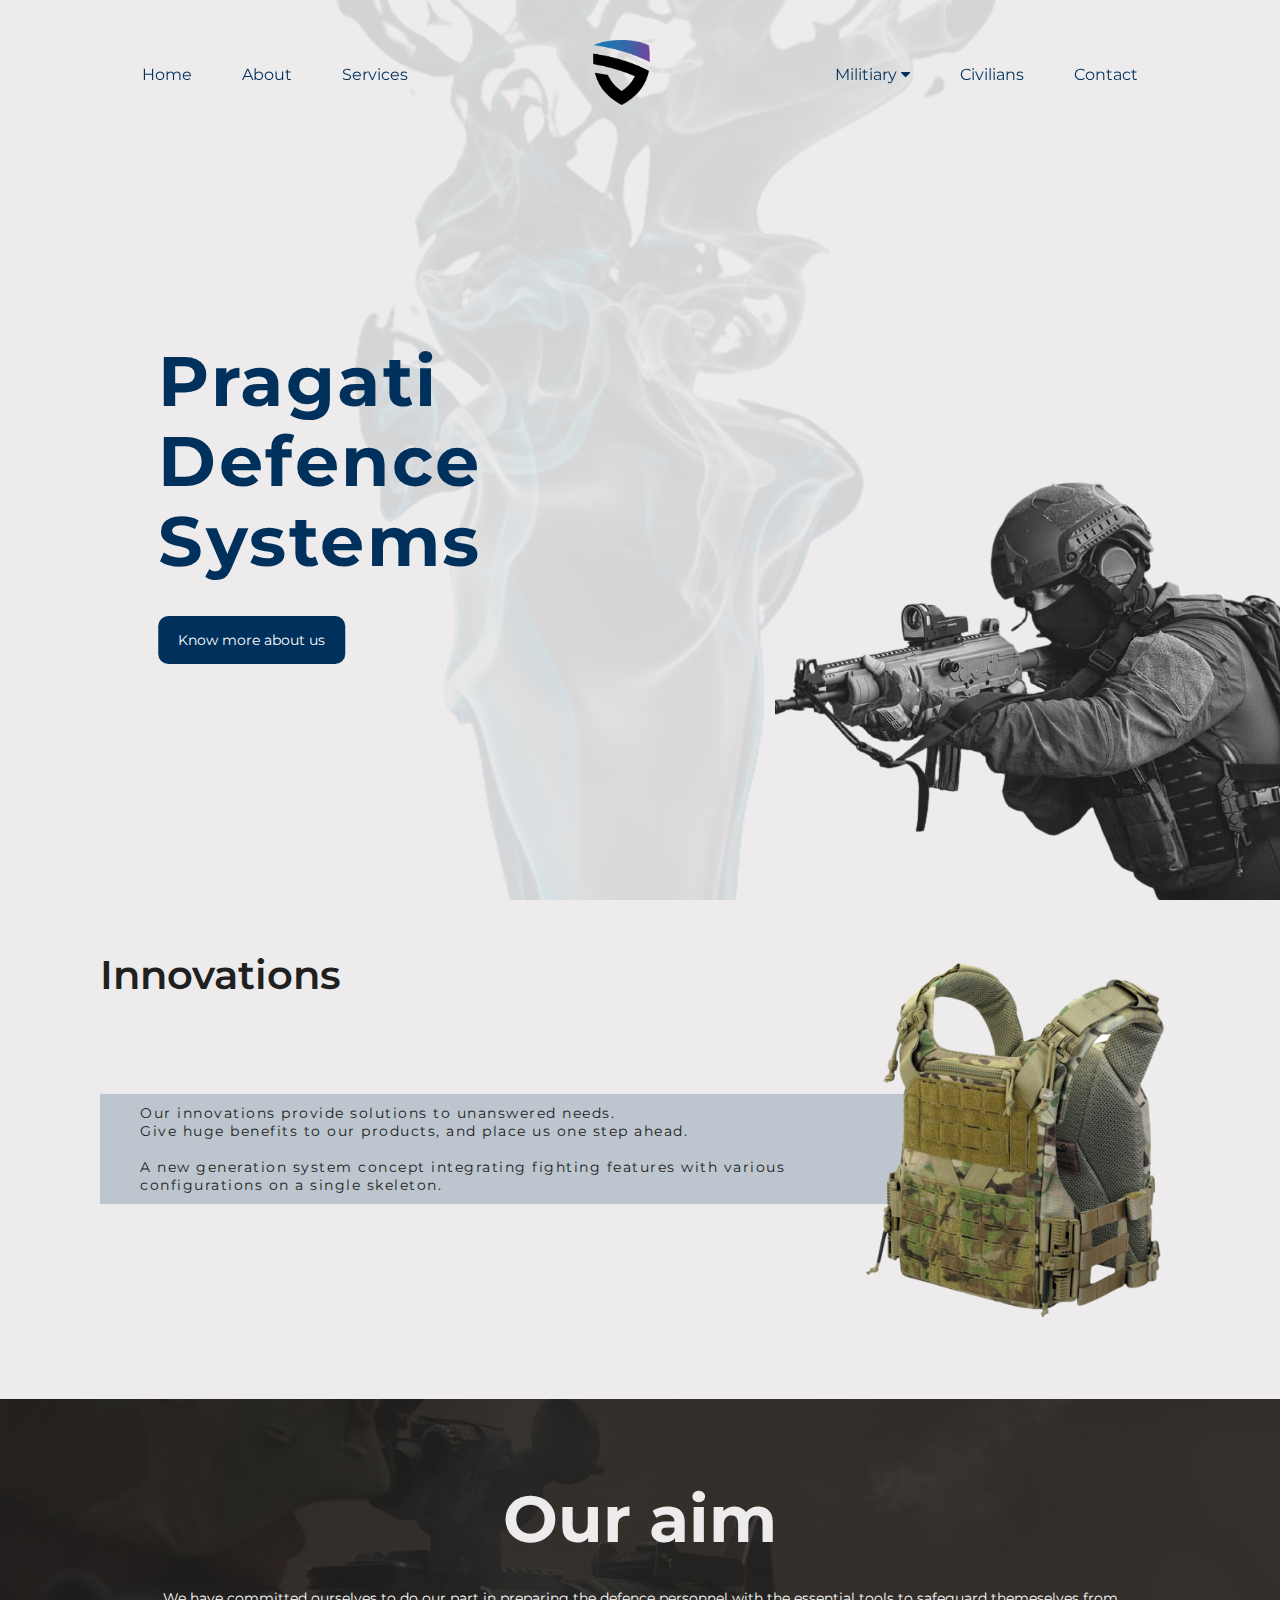
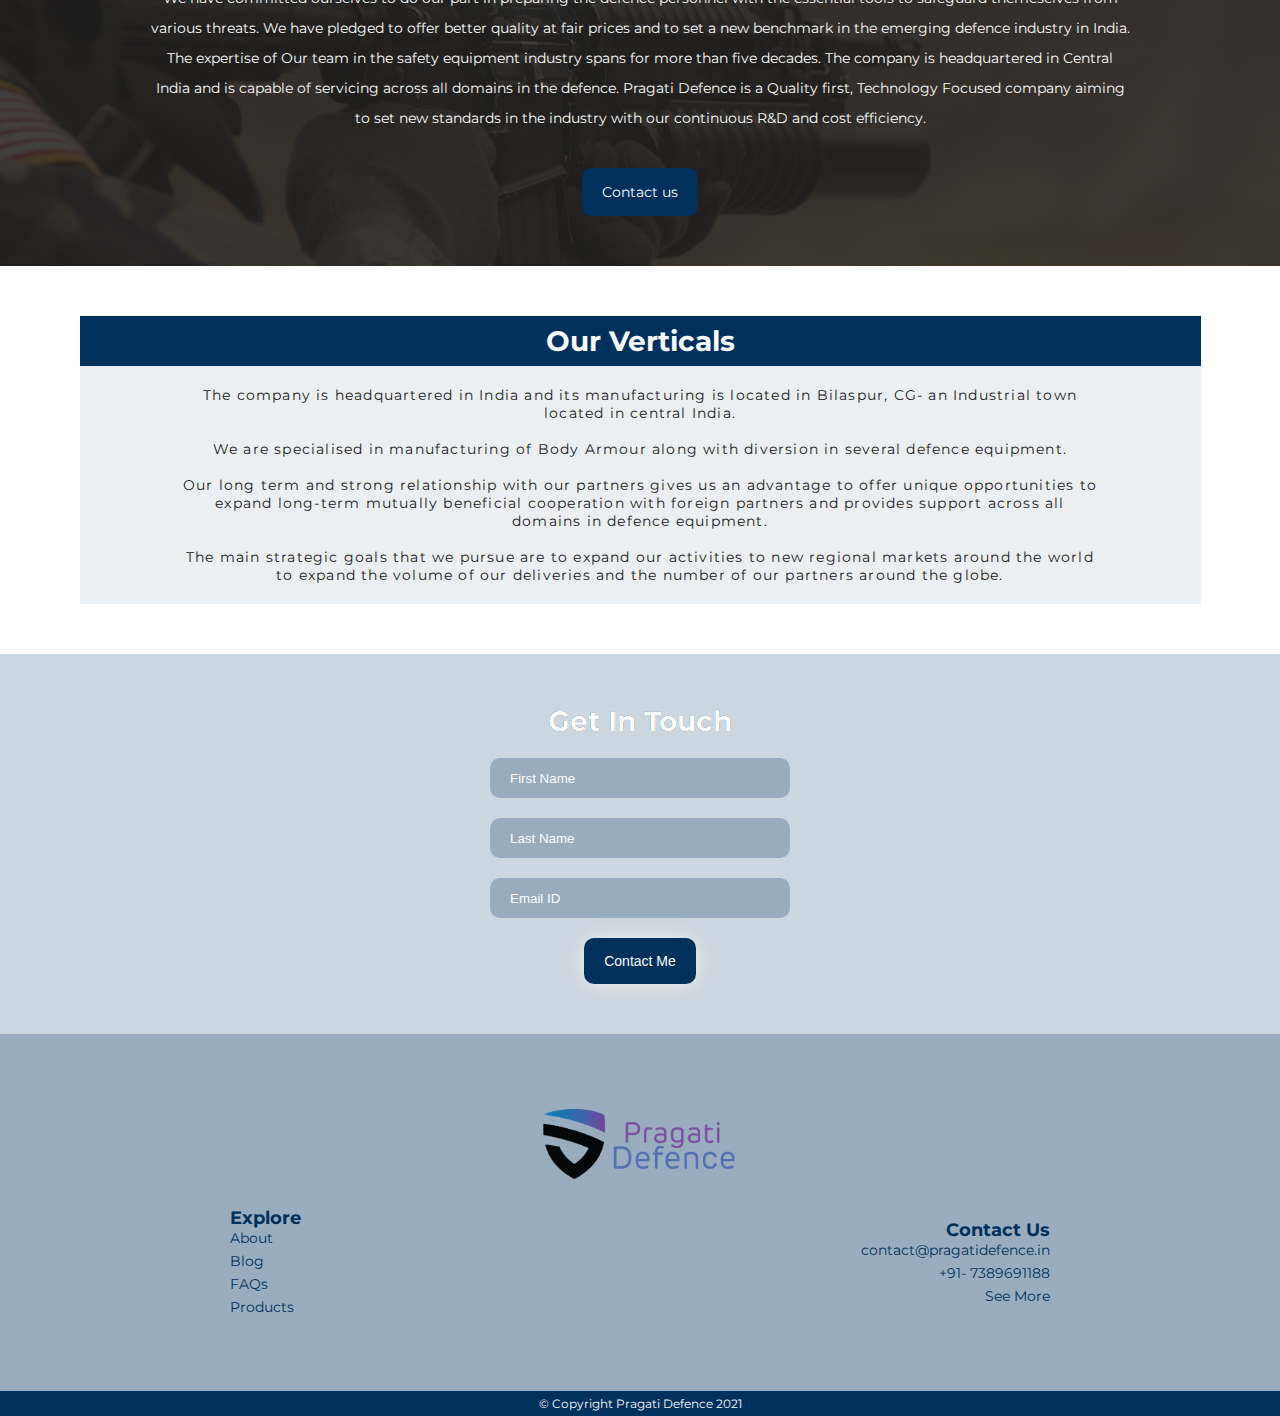
==== index.html @ 5c19a4b1 "Add files via upload" ====
<!DOCTYPE html>
<html lang="en">
<head>
    <meta charset="UTF-8">
    <meta http-equiv="X-UA-Compatible" content="IE=edge">
    <meta name="viewport" content="width=device-width, initial-scale=1.0">
    <link
      href="https://stackpath.bootstrapcdn.com/font-awesome/4.7.0/css/font-awesome.min.css"
      rel="stylesheet"
      integrity="sha384-wvfXpqpZZVQGK6TAh5PVlGOfQNHSoD2xbE+QkPxCAFlNEevoEH3Sl0sibVcOQVnN"
      crossorigin="anonymous"
    />
    <!-- <link href="https://fonts.googleapis.com/css2?family=Poppins:wght@300;400;700&display=swap" rel="stylesheet"> -->
    <link href="https://fonts.googleapis.com/css2?family=Montserrat:ital,wght@0,100;0,200;0,300;0,400;0,500;0,600;0,700;0,800;0,900;1,100;1,200;1,300;1,400;1,500;1,600;1,700;1,800;1,900&display=swap" rel="stylesheet">
    <link rel="shortcut icon" type="image/png" href="images/Icon.png" />
    <link rel="stylesheet" href="css/style.css" />
    <title>Pragati Defence</title>
</head>
<body>
    <header class="header">
        <nav class="header__nav" id="navbar">
            <ul class="header__list">
                <li class="header__item"><a href="index.html" class="header__link">Home</a></li>
                <li class="header__item"><a href="about.html" class="header__link">About</a></li>
                <li class="header__item"><a href="services.html" class="header__link">Services</a></li>
            </ul>
            <a href="index.html" class="header__link"><img src="images/Icon.png" alt="logo" class="header__logo"></a></li>
            <ul class="header__list">
                <li class="header__item">
                    <div class="dropdown">
                        <a href="#" class="header__link dropbtn">Militiary <i class="fa fa-caret-down" aria-hidden="true"></i></a>
                        <div class="dropdown-content">
                            <a href="vests.html">Ballistic Vest/ Jackets</a>
                            <a href="armour.html">Hard Armour Plates</a>
                            <a href="helmets.html">Ballistic Helmets</a>
                            <a href="militiary.html">Ballistic Shields</a>
                        </div>
                    </div>
                </li>
                <li class="header__item"><a href="civilian.html" class="header__link">Civilians</a></li>
                <li class="header__item"><a href="contact.html" class="header__link">Contact</a></li>
            </ul>

            <div class="navigation">
                <input type="checkbox" class="navigation__checkbox" id="navi-toggle">
      
                <label for="navi-toggle" class="navigation__button">
                    <span class="navigation__icon"></span>
                </label>
      
                <div class="navigation__background"></div>
      
                <nav class="navigation__nav">
                    <ul class="navigation__list">
                        <li class="navigation__item"><a href="index.html" class="navigation__link">Home</a></li>
                        <li class="navigation__item"><a href="about.html" class="navigation__link">About</a></li>
                        <li class="navigation__item"><a href="services.html" class="navigation__link">Services</a></li>
                        <li class="navigation__item">
                            <div class="dropdown">
                                <a href="#" class="navigation__link dropbtn">Militiary <i class="fa fa-caret-down" aria-hidden="true"></i></a>
                                <div class="dropdown-content">
                                    <a href="vests.html">Ballistic Vest/ Jackets</a>
                                    <a href="armour.html">Hard Armour Plates</a>
                                    <a href="helmets.html">Ballistic Helmets</a>
                                    <a href="militiary.html">Ballistic Shields</a>
    
                                </div>
                            </div>
                        </li>
                        <li class="navigation__item"><a href="civilian.html" class="navigation__link">Civilians</a></li>
                        <li class="navigation__item"><a href="contact.html" class="navigation__link">Contact Us</a></li>
                        <img src="images/Logo.png" alt="logo" class="navigation__logo">
                    </ul>
                </nav>
            </div>
        </nav>
        <img src="images//header-bg.png" alt="background" class="header__img header__img--bg">

        <div class="header__hero">
            <h1 class="header__heading">
                Pragati<br/>
                defence<br/>
                systems
            </h1>
            <a href="about.html" class="header__cta">Know more about us</a>
        </div>
        <img src="images/header-img.png" alt="soldier" class="header__img header__img--side">
    </header>

    <section class="innovations">
        <h3 class="innovations__heading">Innovations</h3>
        <div class="innovations__innovations">
            <div class="innovations__content">
                <p class="innovations__para">
                    Our  innovations provide solutions to unanswered needs.<br/>
                    Give huge benefits to our products, and place us one step ahead.<br/><br/>
                    A new generation system concept integrating fighting features with various configurations on a single skeleton.
                </p>
            </div>
            <img src="images/bag.png" alt="militiary bag" class="innovations__img">
        </div>
    </section>
    <section class="info">
        <h2 class="about__heading">
            Our aim
        </h2>
        <p class="info__para">
            We have committed ourselves to do our part in preparing the defence personnel with the essential tools to safeguard themeselves from various threats. We have pledged to offer better quality at fair prices and to set a new benchmark in the emerging defence industry in India.
            The expertise of Our team in the safety equipment industry spans for more than five decades. The company is headquartered in Central India and is capable of servicing across all domains in the defence. 
            Pragati Defence is a Quality first, Technology Focused company aiming to set new standards in the industry with our continuous R&D and cost efficiency.
    
        </p>
        <a href="#" class="info__cta">Contact us</a>
    </section>
    <section class="verticals">
        <h2 class="verticals__heading verticals__heading--main">Our Verticals</h2>
        <div class="verticals__div">
            <p class="verticals__para">
                The company is headquartered in India and its manufacturing is located in Bilaspur, CG- an Industrial town located in central India.<br/><br/>
                We are specialised in manufacturing of Body Armour along with diversion in several defence equipment.<br/><br/>
                Our long term  and strong relationship with our partners gives us an advantage to offer unique opportunities to expand long-term mutually beneficial cooperation with foreign partners and provides support across all domains in defence equipment.<br/><br/>
                The main strategic goals that we pursue are to expand our activities to new regional markets around the world to expand the volume of our deliveries and the number of our partners around the globe.
            </p>
        </div>
    </section>
    <section class="getInTouch">
        <h3 class="getInTouch__heading">Get In Touch</h3>
        <form class="getInTouch__form" action="mailto:contact@pragatidefence.in" method="post">
            <input type="text" name="first_name" value="" placeholder="First Name" class="getInTouch__input">
            <input type="text" name="last_name" value="" placeholder="Last Name" class="getInTouch__input">
            <input type="email" name="email" value="" placeholder="Email ID" class="getInTouch__input">
            <input class="getInTouch__btn" type="submit" name="" value="Contact Me" placeholder="Contact Me">
        </form>
    </section>
    <footer class="footer">
        <img src="images/Logo.png" alt="logo" class="footer__logo">
        <div class="footer__content">
            <div class="footer__div">
                <h6 class="footer__heading">Explore</h6>
                <ul class="footer__list">
                    <li class="footer__items"><a href="#" class="footer__links">About</a></li>
                    <li class="footer__items"><a href="#" class="footer__links">Blog</a></li>
                    <li class="footer__items"><a href="#" class="footer__links">FAQs</a></li>
                    <li class="footer__items"><a href="#" class="footer__links">Products</a></li>
                </ul>
            </div>
            <div class="footer__div footer__div--second">
                <h6 class="footer__heading">Contact Us</h6>
                <ul class="footer__list">
                    <li class="footer__items"><a href="mailto:contact@pragatidefence.in" class="footer__links">contact@pragatidefence.in</a></li>
                    <li class="footer__items"><a href="tel:+917389691188" class="footer__links">+91- 7389691188</a></li>
                    <li class="footer__items"><a href="#" class="footer__links">See More</a></li>
                </ul>
            </div>
        </div>
    </footer>
    <div id="goToTop" class="gototop gototop__hide"> 
        <a href="#" class="gototop__link"> <button class="gototop__btn" type="button" name="button"><i class="fa fa-angle-up gototop__icon" aria-hidden="true"></i></button></a>
    </div>
    <section class="copyright">
        © Copyright Pragati Defence 2021
    </section>
    <script src="js/script.js"></script>
</body>
</html>
---- css/style.css ----
*,
*::before,
*::after {
  margin: 0;
  padding: 0;
  -webkit-box-sizing: border-box;
          box-sizing: border-box;
}

html {
  font-size: 62.5%;
  scroll-behavior: smooth;
}

@media only screen and (max-width: 75em) {
  html {
    font-size: 56.25%;
  }
}

@media only screen and (max-width: 56.25em) {
  html {
    font-size: 50%;
  }
}

@media only screen and (max-width: 37.5em) {
  html {
    font-size: 57.5%;
  }
}

@media only screen and (min-width: 112.5em) {
  html {
    font-size: 75%;
  }
}

html, body {
  width: 100%;
  margin: 0px;
  padding: 0px;
  overflow-x: hidden;
}

body {
  font-family: 'Montserrat', sans-serif;
}

@media only screen and (max-width: 62.5em) {
  body {
    padding: 0;
  }
}

.gototop {
  position: fixed;
  right: 5%;
  bottom: 10%;
}

.gototop__hide {
  display: none;
}

.gototop__btn {
  display: inline-block;
  padding: 1.2rem;
  border-radius: 10px;
  border: none;
  outline: none;
  cursor: pointer;
  background-color: #00315c;
  color: #EDEBEB;
}

.gototop__icon {
  font-size: 2.5rem !important;
}

.header {
  height: 100vh;
  background-color: #EDEBEB;
  padding: 4rem;
  position: relative;
}

.header__nav {
  display: -webkit-box;
  display: -ms-flexbox;
  display: flex;
  position: fixed;
  top: 0;
  left: 50%;
  -webkit-transform: translateX(-50%);
          transform: translateX(-50%);
  padding: 4rem 5rem;
  -ms-flex-pack: distribute !important;
      justify-content: space-around !important;
  -webkit-box-align: center;
      -ms-flex-align: center;
          align-items: center;
  z-index: 100;
  width: 100%;
  -webkit-transition: .6s;
  transition: .6s;
}

@media only screen and (max-width: 62.5em) {
  .header__nav {
    padding: 3.5rem 7.5rem;
  }
}

@media only screen and (max-width: 50em) {
  .header__nav {
    padding: 3.5rem 6rem;
  }
}

@media only screen and (max-width: 43.75em) {
  .header__nav {
    -webkit-box-pack: justify !important;
        -ms-flex-pack: justify !important;
            justify-content: space-between !important;
  }
}

@media only screen and (max-width: 37.5em) {
  .header__nav {
    padding: 3rem 4rem;
  }
}

.header__sticky {
  padding: 5px 10rem;
  background-color: #EDEBEB;
  -webkit-box-shadow: 0px 3px 5px rgba(0, 49, 92, 0.5);
          box-shadow: 0px 3px 5px rgba(0, 49, 92, 0.5);
}

.header__logo {
  height: 6.5rem;
}

@media only screen and (max-width: 50em) {
  .header__logo {
    height: 6.5rem;
  }
}

@media only screen and (max-width: 43.75em) {
  .header__logo {
    -ms-grid-column-align: start;
        justify-self: start;
  }
}

.header__list {
  list-style: none;
  display: -webkit-box;
  display: -ms-flexbox;
  display: flex;
}

@media only screen and (max-width: 43.75em) {
  .header__list {
    display: none;
  }
}

.header__item:not(:last-child) {
  margin-right: 5rem;
}

@media only screen and (max-width: 50em) {
  .header__item:not(:last-child) {
    margin-right: 4rem;
  }
}

.header__link {
  font-size: 1.6rem;
  color: #00315c;
  font-weight: 400;
  text-decoration: none;
}

.header__link:hover {
  font-weight: 600;
  -webkit-transition: all .3s;
  transition: all .3s;
}

.header__hero {
  position: absolute;
  top: 55%;
  left: 25%;
  -webkit-transform: translate(-50%, -50%);
          transform: translate(-50%, -50%);
}

@media only screen and (max-width: 50em) {
  .header__hero--partnership {
    margin-left: 2.5rem;
  }
}

@media only screen and (max-width: 43.75em) {
  .header__hero {
    top: 45%;
    left: 40%;
  }
}

@media only screen and (max-width: 25em) {
  .header__hero {
    top: 40%;
    left: 50%;
  }
}

.header__heading {
  font-size: 7rem;
  color: #00315c;
  margin-bottom: 5rem;
  text-transform: capitalize;
  line-height: 8rem;
  letter-spacing: 2.5px;
}

.header__heading--about {
  font-size: 8.5rem;
}

.header__heading--partnership {
  margin-left: 2.5rem;
}

@media only screen and (max-width: 31.25em) {
  .header__heading--partnership {
    font-size: 5rem;
    margin-left: 0;
    margin-right: 1.2rem;
  }
}

.header__cta {
  text-decoration: none;
  font-size: 1.4rem;
  padding: 1.5rem 2rem;
  background-color: #00315c;
  color: #fcfcfc;
  border-radius: 1rem;
  background-size: 200% auto;
  -webkit-box-shadow: 0 0 20px #eee;
          box-shadow: 0 0 20px #eee;
  -webkit-transition: all .3s;
  transition: all .3s;
}

.header__cta:hover {
  background-position: right center;
  -webkit-transition: all .3s;
  transition: all .3s;
}

.header__img--bg {
  position: absolute;
  top: 0;
  left: 50%;
  -webkit-transform: translateX(-50%);
          transform: translateX(-50%);
  opacity: 0.1;
  height: 100vh;
}

@media only screen and (max-width: 43.75em) {
  .header__img--bg {
    display: none;
  }
}

.header__img--side {
  position: absolute;
  bottom: 0;
  right: 0;
  -webkit-filter: grayscale(100%);
  filter: grayscale(100%);
}

@media only screen and (max-width: 62.5em) {
  .header__img--side {
    height: 45rem;
  }
}

@media only screen and (max-width: 37.5em) {
  .header__img--side {
    height: 40rem;
  }
}

@media only screen and (max-width: 25em) {
  .header__img--side {
    height: 30rem;
  }
}

.navigation {
  display: none;
  z-index: 2000;
}

@media only screen and (max-width: 43.75em) {
  .navigation {
    display: block;
  }
}

@media only screen and (max-width: 37.5em) {
  .navigation {
    margin-right: 1.2rem;
  }
}

.navigation__checkbox {
  display: none;
}

.navigation__button {
  background-color: transparent;
  height: 7rem;
  width: 7rem;
  top: 6rem;
  right: 6rem;
  border-radius: 50%;
  z-index: 2000;
  -webkit-box-shadow: 0 1rem 3rem rgba(32, 32, 32, 0.1);
          box-shadow: 0 1rem 3rem rgba(32, 32, 32, 0.1);
  text-align: center;
  cursor: pointer;
}

.navigation__background {
  background: radial-gradient(#00315c, #6f479f);
  height: 6rem;
  width: 6rem;
  position: fixed;
  top: -1rem;
  right: 0rem;
  z-index: -1000;
  display: none;
  border-radius: 50rem;
}

.navigation__nav {
  position: fixed;
  margin-top: 1rem;
  padding: 1.2rem;
  font-size: 1.5rem;
  font-weight: 400;
  z-index: 1500;
}

@media only screen and (max-width: 37.5em) {
  .navigation__nav {
    padding: 0;
  }
}

.navigation__list {
  list-style: none;
  opacity: 0;
  visibility: hidden;
  margin-top: 50%;
}

.navigation__item:not(:last-child) {
  margin-bottom: 1.5rem;
}

.navigation__logo {
  height: 10rem;
  margin-top: 15rem;
}

.navigation__link {
  text-decoration: none;
  color: #fcfcfc;
}

.navigation__link:hover {
  color: #00315c;
}

.navigation__checkbox:checked ~ .navigation__nav .navigation__list {
  opacity: 1;
  visibility: visible;
  -webkit-transition: all 0.5s;
  transition: all 0.5s;
}

@media only screen and (max-width: 43.75em) {
  .navigation__checkbox:checked ~ .navigation__background {
    display: block;
    -webkit-transform: scale(80);
            transform: scale(80);
  }
}

@media only screen and (max-width: 43.75em) {
  .navigation__checkbox:checked ~ .navigation__nav {
    font-size: 4rem;
    position: absolute;
    top: 32rem;
    left: 50%;
    -webkit-transform: translate(-50%, -50%);
            transform: translate(-50%, -50%);
  }
}

@media only screen and (max-width: 43.75em) {
  .navigation__checkbox:checked ~ .navigation__nav .navigation__link {
    color: #fcfcfc;
  }
}

.navigation__icon {
  position: relative;
  margin-left: 2rem;
}

.navigation__icon, .navigation__icon::before, .navigation__icon::after {
  width: 4rem;
  height: 2px;
  background-color: #202020;
  display: inline-block;
}

.navigation__icon::before, .navigation__icon::after {
  content: "";
  position: absolute;
  left: 0;
  -webkit-transition: all 0.2s;
  transition: all 0.2s;
}

.navigation__icon::before {
  top: -0.65rem;
}

.navigation__icon::after {
  top: 0.65rem;
}

.navigation__button:hover .navigation__icon::before {
  top: -1rem;
}

.navigation__button:hover .navigation__icon::after {
  top: 1rem;
}

.navigation__checkbox:checked + .navigation__button .navigation__icon {
  background-color: transparent;
}

.navigation__checkbox:checked + .navigation__button .navigation__icon::before {
  top: 0;
  -webkit-transform: rotate(135deg);
          transform: rotate(135deg);
  background-color: #fcfcfc;
}

.navigation__checkbox:checked + .navigation__button .navigation__icon::after {
  top: 0;
  -webkit-transform: rotate(-135deg);
          transform: rotate(-135deg);
  background-color: #fcfcfc;
}

.about {
  height: auto;
  padding: 5rem 15rem;
  background-image: -webkit-gradient(linear, left top, right bottom, from(rgba(32, 32, 32, 0.75))), url("../images/about-us-bg.jpg");
  background-image: linear-gradient(to bottom right, rgba(32, 32, 32, 0.75)), url("../images/about-us-bg.jpg");
  background-size: cover;
  background-position: center;
  text-align: center;
}

@media only screen and (max-width: 37.5em) {
  .about {
    padding: 3.5rem 10rem;
  }
}

@media only screen and (max-width: 31.25em) {
  .about {
    padding: 2rem 2.5rem;
  }
}

@media only screen and (max-width: 25em) {
  .about {
    padding: 3rem .5rem;
  }
}

.about__heading {
  margin-top: 3rem;
  font-size: 6.5rem;
  color: #EDEBEB;
}

@media only screen and (max-width: 37.5em) {
  .about__heading {
    margin-top: 2rem;
  }
}

@media only screen and (max-width: 25em) {
  .about__heading {
    font-size: 6rem;
  }
}

.about__para {
  margin-top: 2.5rem;
  font-size: 1.4rem;
  color: #fcfcfc;
  line-height: 3rem;
}

.data {
  padding: 5rem;
}

@media only screen and (max-width: 43.75em) {
  .data {
    padding: 3.5rem;
  }
}

.data__heading {
  margin-left: 2.2rem;
  font-size: 2.2rem;
  color: #00315c;
}

@media only screen and (max-width: 37.5em) {
  .data__heading {
    text-align: center;
  }
}

.data__div {
  display: -webkit-box;
  display: -ms-flexbox;
  display: flex;
  -webkit-box-pack: space-evenly;
      -ms-flex-pack: space-evenly;
          justify-content: space-evenly;
  -webkit-box-align: center;
      -ms-flex-align: center;
          align-items: center;
  margin: 1.2rem 0;
  padding: 1.5rem;
  -ms-flex-wrap: wrap;
      flex-wrap: wrap;
  margin-top: -3rem;
}

@media only screen and (max-width: 37.5em) {
  .data__div {
    -webkit-box-orient: vertical;
    -webkit-box-direction: normal;
        -ms-flex-direction: column;
            flex-direction: column;
  }
}

.data__img {
  height: 20rem;
}

@media only screen and (max-width: 56.25em) {
  .data__img {
    height: 18rem;
  }
}

@media only screen and (max-width: 50em) {
  .data__img {
    height: 16rem;
  }
}

@media only screen and (max-width: 43.75em) {
  .data__img {
    height: 14rem;
  }
}

@media only screen and (max-width: 37.5em) {
  .data__img {
    height: 12rem;
  }
  .data__img:not(:last-child) {
    margin-bottom: 1.5rem;
  }
}

@media only screen and (max-width: 31.25em) {
  .data__img {
    height: 10rem;
  }
}

@media only screen and (max-width: 25em) {
  .data__img {
    height: 8rem;
  }
}

.data__data {
  display: -webkit-box;
  display: -ms-flexbox;
  display: flex;
  -webkit-box-orient: vertical;
  -webkit-box-direction: normal;
      -ms-flex-direction: column;
          flex-direction: column;
  color: #202020;
  margin-top: 3rem;
}

.data__data:not(:last-child) {
  margin-right: 2.5rem;
}

.data__numbers {
  display: inline-block;
  font-size: 2rem;
  text-align: center;
  font-weight: 700;
}

.data__text {
  font-size: 1.8rem;
}

.info {
  height: auto;
  padding: 5rem 15rem;
  background-image: -webkit-gradient(linear, left top, right bottom, from(rgba(32, 32, 32, 0.85))), url("../images/about-next-bg.jpg");
  background-image: linear-gradient(to right bottom, rgba(32, 32, 32, 0.85)), url("../images/about-next-bg.jpg");
  background-size: cover;
  background-position: center;
  text-align: center;
}

@media only screen and (max-width: 37.5em) {
  .info {
    padding: 2.5rem;
  }
}

.info__para {
  margin-top: 2.5rem;
  font-size: 1.4rem;
  font-weight: 400;
  color: #fcfcfc;
  line-height: 3rem;
}

@media only screen and (max-width: 37.5em) {
  .info__para {
    margin-top: 1.5rem;
  }
}

.info__cta {
  text-decoration: none;
  font-size: 1.4rem;
  padding: 1.5rem 2rem;
  background-color: #00315c;
  color: #fcfcfc;
  border-radius: 1rem;
  background-size: 200% auto;
  -webkit-box-shadow: 0 0 20px #eee;
          box-shadow: 0 0 20px #eee;
  -webkit-transition: all .3s;
  transition: all .3s;
  display: inline-block;
  -webkit-box-shadow: none;
          box-shadow: none;
  margin-top: 3.5rem;
}

.info__cta:hover {
  background-position: right center;
  -webkit-transition: all .3s;
  transition: all .3s;
}

.innovations {
  padding: 5rem 5rem 5rem 10rem;
  background-color: #EDEBEB;
  position: relative;
}

@media only screen and (max-width: 37.5em) {
  .innovations {
    padding: 3rem;
  }
}

@media only screen and (max-width: 25em) {
  .innovations {
    padding: 1.5rem;
  }
}

.innovations__innovations {
  display: -webkit-box;
  display: -ms-flexbox;
  display: flex;
  -webkit-box-align: center;
      -ms-flex-align: center;
          align-items: center;
  margin: 0 auto;
  margin-top: -5rem;
}

@media only screen and (max-width: 37.5em) {
  .innovations__innovations {
    margin-top: 2rem;
    display: block;
    width: 90%;
    margin-left: 50%;
    -webkit-transform: translateX(-50%);
            transform: translateX(-50%);
  }
}

.innovations__heading {
  font-size: 4rem;
  font-weight: 600;
  color: #202020;
}

@media only screen and (max-width: 37.5em) {
  .innovations__heading {
    text-align: center;
  }
}

.innovations__content {
  text-align: left;
  width: 70%;
}

@media only screen and (max-width: 37.5em) {
  .innovations__content {
    width: 100%;
    text-align: center;
  }
}

.innovations__para {
  font-size: 1.4rem;
  color: #202020;
  letter-spacing: 1.5px;
  background-color: rgba(0, 49, 92, 0.2);
  padding: 1rem 4rem;
  margin-right: -6rem;
}

@media only screen and (max-width: 37.5em) {
  .innovations__para {
    padding: 1rem 2.5rem;
    margin-right: 0;
  }
}

@media only screen and (max-width: 25em) {
  .innovations__para {
    padding: 1 1.5rem;
  }
}

.innovations__img {
  height: 40rem;
  margin-left: -2rem;
}

@media only screen and (max-width: 50em) {
  .innovations__img {
    height: 37.5rem;
  }
}

@media only screen and (max-width: 37.5em) {
  .innovations__img {
    display: none;
  }
}

.innovations .gallery {
  position: absolute;
  bottom: -10rem;
  left: 0rem;
  width: 100%;
  display: -webkit-box;
  display: -ms-flexbox;
  display: flex;
  -webkit-box-pack: space-evenly;
      -ms-flex-pack: space-evenly;
          justify-content: space-evenly;
  -webkit-box-align: center;
      -ms-flex-align: center;
          align-items: center;
  background-color: rgba(0, 49, 92, 0.2);
}

.innovations .gallery__img {
  height: 12rem;
  width: 12rem;
  border-radius: 50%;
  -webkit-filter: grayscale(100%);
  filter: grayscale(100%);
}

.innovations .gallery__img:hover {
  -webkit-filter: grayscale(0%);
  filter: grayscale(0%);
}

.sample {
  padding: 7.5rem;
  display: -webkit-box;
  display: -ms-flexbox;
  display: flex;
  -webkit-box-pack: space-evenly;
      -ms-flex-pack: space-evenly;
          justify-content: space-evenly;
  -webkit-box-align: center;
      -ms-flex-align: center;
          align-items: center;
  background-color: #EDEBEB;
}

@media only screen and (max-width: 43.75em) {
  .sample {
    -webkit-box-orient: vertical;
    -webkit-box-direction: normal;
        -ms-flex-direction: column;
            flex-direction: column;
    padding: 5rem;
  }
}

@media only screen and (max-width: 31.25em) {
  .sample {
    padding: 3.5rem;
  }
}

@media only screen and (max-width: 25em) {
  .sample {
    padding: 2.5rem;
  }
}

.sample__img {
  height: 35rem;
  border-radius: 2rem;
}

.sample__content {
  padding: 2rem;
  width: 50%;
}

@media only screen and (max-width: 43.75em) {
  .sample__content {
    width: 80%;
  }
}

@media only screen and (max-width: 37.5em) {
  .sample__content {
    width: 90%;
    padding: 1.5rem;
  }
}

@media only screen and (max-width: 25em) {
  .sample__content {
    padding: 1rem;
    width: 100%;
  }
}

.sample__heading {
  font-size: 3.2rem;
  color: #00315c;
  margin-bottom: 3rem;
}

@media only screen and (max-width: 37.5em) {
  .sample__heading {
    text-align: center;
    font-size: 2.5rem;
  }
}

.sample__para {
  font-size: 1.4rem;
  letter-spacing: 1.2px;
  margin-bottom: 4rem;
  text-align: justify;
}

@media only screen and (max-width: 37.5em) {
  .sample__para {
    font-size: 1.6rem;
  }
}

.sample__cta {
  text-decoration: none;
  font-size: 1.4rem;
  padding: 1.5rem 2rem;
  background-color: #00315c;
  color: #fcfcfc;
  border-radius: 1rem;
  background-size: 200% auto;
  -webkit-box-shadow: 0 0 20px #eee;
          box-shadow: 0 0 20px #eee;
  -webkit-transition: all .3s;
  transition: all .3s;
  font-size: 1.8rem;
}

.sample__cta:hover {
  background-position: right center;
  -webkit-transition: all .3s;
  transition: all .3s;
}

.verticals {
  padding: 5rem;
  text-align: center;
}

@media only screen and (max-width: 37.5em) {
  .verticals {
    padding: 2.5rem;
  }
}

@media only screen and (max-width: 25em) {
  .verticals {
    padding: .5rem;
  }
}

.verticals__heading {
  text-transform: capitalize;
}

.verticals__heading--main {
  width: 95%;
  padding: .8rem 0;
  text-align: center;
  margin: auto;
  font-size: 2.8rem;
  color: #fcfcfc;
  background: -webkit-gradient(linear, left top, right top, from(#00315c));
  background: linear-gradient(to right, #00315c);
}

.verticals__heading--sub {
  font-size: 1.8rem;
  color: #fcfcfc;
  margin-bottom: 2rem;
  font-weight: 300;
  letter-spacing: 1.2px;
}

.verticals__div {
  height: -webkit-fit-content;
  height: -moz-fit-content;
  height: fit-content;
  width: 95%;
  margin: auto;
  padding: 2rem 10rem;
  background-color: rgba(0, 49, 92, 0.08);
}

@media only screen and (max-width: 37.5em) {
  .verticals__div {
    padding: 2rem 7.5rem;
  }
}

@media only screen and (max-width: 31.25em) {
  .verticals__div {
    padding: 2rem 5rem;
  }
}

@media only screen and (max-width: 25em) {
  .verticals__div {
    padding: 2rem 1.5rem;
  }
}

.verticals__para {
  font-size: 1.4rem;
  letter-spacing: 1.2px;
  color: #202020;
}

.getInTouch {
  padding: 5rem;
  text-align: center;
  background-color: rgba(0, 49, 92, 0.2);
}

.getInTouch__heading {
  font-size: 2.8rem;
  background: -webkit-gradient(linear, right top, left top, from(#00315c));
  background: linear-gradient(to left, #00315c);
  -webkit-background-clip: text;
  background-clip: text;
  color: #fcfcfc;
  display: inline-block;
}

.getInTouch__form {
  position: relative;
}

.getInTouch__input {
  display: block;
  margin: 2rem auto;
  border: none;
  height: 3.5rem;
  width: 30rem;
  padding: 2rem;
  border-radius: 1rem;
  background-color: rgba(0, 49, 92, 0.25);
  color: #fcfcfc;
}

.getInTouch__input:focus {
  outline: none;
}

.getInTouch__input::-webkit-input-placeholder {
  color: #fcfcfc;
}

.getInTouch__input:-ms-input-placeholder {
  color: #fcfcfc;
}

.getInTouch__input::-ms-input-placeholder {
  color: #fcfcfc;
}

.getInTouch__input::placeholder {
  color: #fcfcfc;
}

.getInTouch__btn {
  text-decoration: none;
  font-size: 1.4rem;
  padding: 1.5rem 2rem;
  background-color: #00315c;
  color: #fcfcfc;
  border-radius: 1rem;
  background-size: 200% auto;
  -webkit-box-shadow: 0 0 20px #eee;
          box-shadow: 0 0 20px #eee;
  -webkit-transition: all .3s;
  transition: all .3s;
  border: none;
  background: -webkit-gradient(linear, right top, left top, from(#00315c));
  background: linear-gradient(to left, #00315c);
}

.getInTouch__btn:hover {
  background-position: right center;
  -webkit-transition: all .3s;
  transition: all .3s;
}

.footer {
  background-color: rgba(0, 49, 92, 0.4);
  padding: 5rem;
}

.footer__logo {
  height: 7rem;
  margin-left: 50%;
  margin-top: 2.5rem;
  -webkit-transform: translateX(-50%);
          transform: translateX(-50%);
}

.footer__content {
  padding: 2.5rem 18rem;
  display: -webkit-box;
  display: -ms-flexbox;
  display: flex;
  -webkit-box-pack: justify;
      -ms-flex-pack: justify;
          justify-content: space-between;
  -webkit-box-align: center;
      -ms-flex-align: center;
          align-items: center;
}

@media only screen and (max-width: 37.5em) {
  .footer__content {
    padding: 2rem 10rem;
    -ms-flex-pack: distribute;
        justify-content: space-around;
  }
}

@media only screen and (max-width: 37.5em) {
  .footer__content {
    padding: 2rem 7.5rem;
  }
}

@media only screen and (max-width: 31.25em) {
  .footer__content {
    padding: 2rem 5rem;
  }
}

@media only screen and (max-width: 37.5em) {
  .footer__div:first-child {
    margin-right: 2.5rem;
  }
  .footer__div:last-child {
    margin-top: 2.5rem;
    margin-left: 10rem;
  }
}

.footer__div--second {
  text-align: right;
}

@media only screen and (max-width: 37.5em) {
  .footer__div--second {
    text-align: left;
  }
}

.footer__heading {
  font-size: 1.8rem;
  color: #00315c;
  font-weight: 700;
}

.footer__list {
  list-style: none;
}

.footer__items:not(:last-child) {
  margin-bottom: .5rem;
}

.footer__links {
  text-decoration: none;
  font-size: 1.4rem;
  color: #00315c;
}

.copyright {
  background-color: #00315c;
  text-align: center;
  padding: .5rem 0;
  font-size: 1.2rem;
  color: #fcfcfc;
}

.mission {
  padding: 5rem 12rem;
  display: -webkit-box;
  display: -ms-flexbox;
  display: flex;
  -webkit-box-pack: space-evenly;
      -ms-flex-pack: space-evenly;
          justify-content: space-evenly;
  -webkit-box-align: center;
      -ms-flex-align: center;
          align-items: center;
}

@media only screen and (max-width: 37.5em) {
  .mission {
    -webkit-box-orient: vertical;
    -webkit-box-direction: normal;
        -ms-flex-direction: column;
            flex-direction: column;
    padding: 3rem;
  }
}

.mission__div {
  padding: 1.5rem;
  text-align: center;
}

.mission__heading {
  font-size: 3.4rem;
  font-weight: 300;
  color: #00315c;
  margin-bottom: 1.2rem;
}

.mission__para {
  font-size: 1.4rem;
  letter-spacing: 1.2px;
}

@media only screen and (max-width: 37.5em) {
  .mission__para {
    font-size: 1.6rem;
  }
}

.products__link {
  text-decoration: none;
}

.products__div {
  padding: 3.5rem;
  display: -webkit-box;
  display: -ms-flexbox;
  display: flex;
  -webkit-box-pack: space-evenly;
      -ms-flex-pack: space-evenly;
          justify-content: space-evenly;
  -webkit-box-align: center;
      -ms-flex-align: center;
          align-items: center;
  -ms-flex-wrap: wrap;
      flex-wrap: wrap;
}

@media only screen and (max-width: 75em) {
  .products__div {
    padding: 6.5rem;
  }
}

@media only screen and (max-width: 62.5em) {
  .products__div {
    padding: 5rem;
  }
}

@media only screen and (max-width: 56.25em) {
  .products__div {
    padding: 4rem;
  }
}

@media only screen and (max-width: 50em) {
  .products__div {
    -webkit-box-orient: vertical;
    -webkit-box-direction: normal;
        -ms-flex-direction: column;
            flex-direction: column;
  }
}

@media only screen and (max-width: 37.5em) {
  .products__div {
    padding: 2.5rem;
  }
}

@media only screen and (max-width: 25em) {
  .products__div {
    padding: .5rem;
  }
}

.products__heading {
  text-align: center;
  margin-top: 4.5rem;
  font-size: 4.2rem;
  color: #00315c;
}

.products__product {
  padding: 5rem;
  text-align: center;
  border: 3px solid #EDEBEB;
  width: 40%;
  height: 52rem;
  -webkit-transition: .25s all ease-in-out;
  transition: .25s all ease-in-out;
  margin: 3rem 0;
}

.products__product--civilian {
  height: -webkit-fit-content;
  height: -moz-fit-content;
  height: fit-content;
}

@media only screen and (max-width: 75em) {
  .products__product {
    padding: 3.5rem;
  }
}

@media only screen and (max-width: 62.5em) {
  .products__product {
    padding: 3rem;
  }
}

@media only screen and (max-width: 56.25em) {
  .products__product {
    padding: 2.5rem;
  }
}

@media only screen and (max-width: 50em) {
  .products__product {
    width: 65%;
  }
}

@media only screen and (max-width: 37.5em) {
  .products__product {
    width: 80%;
    height: -webkit-fit-content;
    height: -moz-fit-content;
    height: fit-content;
    padding: 1rem;
  }
}

@media only screen and (max-width: 25em) {
  .products__product {
    padding: .5rem;
    width: 90%;
  }
}

.products__product:hover {
  -webkit-transition: .25s all ease-in-out;
  transition: .25s all ease-in-out;
  background-color: #EDEBEB;
}

.products__img {
  height: 30rem;
}

@media only screen and (max-width: 37.5em) {
  .products__img {
    height: 27.5rem;
  }
}

@media only screen and (max-width: 31.25em) {
  .products__img {
    height: 25rem;
  }
}

@media only screen and (max-width: 25em) {
  .products__img {
    height: 22.5rem;
  }
}

.products__img--helmet {
  height: 22.5rem;
}

@media only screen and (max-width: 37.5em) {
  .products__img--helmet {
    height: 15rem;
  }
}

@media only screen and (max-width: 31.25em) {
  .products__img--helmet {
    height: 10rem;
  }
}

.products__name {
  text-transform: uppercase;
  font-size: 2rem;
  color: #00315c;
  margin: 1.2rem 0;
}

.products__features {
  font-size: 1.25rem;
  color: #202020;
  text-transform: capitalize;
  list-style: none;
}

.products__feature:not(:last-child) {
  margin-bottom: .75rem;
}

.details {
  padding: 10rem;
  text-align: center;
}

@media only screen and (max-width: 37.5em) {
  .details {
    padding: 7rem;
  }
}

@media only screen and (max-width: 25em) {
  .details {
    padding: 4rem;
  }
}

.details__heading {
  margin-bottom: 1.5rem;
  font-size: 2.2rem;
  color: #00315c;
}

.details__address {
  display: -webkit-box;
  display: -ms-flexbox;
  display: flex;
  -webkit-box-pack: space-evenly;
      -ms-flex-pack: space-evenly;
          justify-content: space-evenly;
  -webkit-box-align: center;
      -ms-flex-align: center;
          align-items: center;
  margin: 2rem 0;
  -ms-flex-wrap: wrap;
      flex-wrap: wrap;
}

.details__address--1 {
  margin: 2rem 0;
  width: 50%;
}

@media only screen and (max-width: 37.5em) {
  .details__address--1 {
    width: 90%;
    margin: 1rem;
  }
}

@media only screen and (max-width: 37.5em) {
  .details__address--1:not(:last-child) {
    margin-bottom: 2.5rem;
  }
}

@media only screen and (max-width: 37.5em) {
  .details__address {
    -webkit-box-orient: vertical;
    -webkit-box-direction: normal;
        -ms-flex-direction: column;
            flex-direction: column;
  }
  .details__address:not(:last-child) {
    margin-bottom: 2.5rem;
  }
}

.details__address--para {
  font-size: 1.8rem;
  color: #202020;
}

.services {
  height: auto;
  margin: 3.5rem 0 3.5rem 0;
  padding: 5rem 15rem;
  background-image: -webkit-gradient(linear, left top, right bottom, from(rgba(32, 32, 32, 0.85))), url("../images/partnership.jpg");
  background-image: linear-gradient(to bottom right, rgba(32, 32, 32, 0.85)), url("../images/partnership.jpg");
  background-size: cover;
  background-position: center;
  text-align: center;
}

@media only screen and (max-width: 37.5em) {
  .services {
    padding: 3.5rem 5rem;
  }
}

@media only screen and (max-width: 31.25em) {
  .services {
    padding: 3.5rem 2.5rem;
  }
}

@media only screen and (max-width: 25em) {
  .services {
    padding: 3rem .5rem;
  }
}

.services__heading {
  margin-top: 3rem;
  font-size: 6.5rem;
  color: #EDEBEB;
}

@media only screen and (max-width: 37.5em) {
  .services__heading {
    margin-top: 2rem;
    font-size: 6rem;
  }
}

@media only screen and (max-width: 25em) {
  .services__heading {
    font-size: 5rem;
  }
}

.services__para {
  margin-top: 2.5rem;
  font-size: 1.6rem;
  color: #fcfcfc;
  line-height: 3rem;
}

@media only screen and (max-width: 37.5em) {
  .services__para {
    font-size: 1.8rem;
  }
}

.dpa {
  height: auto;
  margin-bottom: 3.5rem;
}

.dpa__container {
  display: -webkit-box;
  display: -ms-flexbox;
  display: flex;
}

@media only screen and (max-width: 43.75em) {
  .dpa__container {
    -webkit-box-orient: vertical;
    -webkit-box-direction: normal;
        -ms-flex-direction: column;
            flex-direction: column;
  }
}

.dpa__container--reverse {
  -webkit-box-orient: horizontal;
  -webkit-box-direction: reverse;
      -ms-flex-direction: row-reverse;
          flex-direction: row-reverse;
}

@media only screen and (max-width: 43.75em) {
  .dpa__container--reverse {
    -webkit-box-orient: vertical;
    -webkit-box-direction: normal;
        -ms-flex-direction: column;
            flex-direction: column;
  }
}

.dpa__details, .dpa__photo {
  width: 50%;
  height: auto;
  text-align: center;
  position: relative;
}

@media only screen and (max-width: 43.75em) {
  .dpa__details, .dpa__photo {
    width: 100%;
  }
}

.dpa__photo--d {
  background: -webkit-gradient(linear, left top, left bottom, from(rgba(252, 252, 252, 0.25)), to(rgba(252, 252, 252, 0.3))), url("../images/design-service.jpg");
  background: linear-gradient(rgba(252, 252, 252, 0.25), rgba(252, 252, 252, 0.3)), url("../images/design-service.jpg");
  background-size: cover;
  background-position: center;
}

.dpa__photo--p {
  background: -webkit-gradient(linear, left top, left bottom, from(rgba(252, 252, 252, 0.25)), to(rgba(252, 252, 252, 0.3))), url("../images/proto-service.jpg");
  background: linear-gradient(rgba(252, 252, 252, 0.25), rgba(252, 252, 252, 0.3)), url("../images/proto-service.jpg");
  background-size: cover;
  background-position: left;
}

.dpa__photo--a {
  background: -webkit-gradient(linear, left top, left bottom, from(rgba(252, 252, 252, 0.5)), to(rgba(252, 252, 252, 0.5))), url("../images/assembly-service.jpg");
  background: linear-gradient(rgba(252, 252, 252, 0.5), rgba(252, 252, 252, 0.5)), url("../images/assembly-service.jpg");
  background-size: cover;
  background-position: center;
}

@media only screen and (max-width: 43.75em) {
  .dpa__photo {
    height: 40rem;
  }
}

.dpa__details {
  background-color: #00315c;
  color: #fcfcfc;
  padding: 4rem 5rem;
}

@media only screen and (max-width: 62.5em) {
  .dpa__details {
    padding: 4rem;
  }
}

@media only screen and (max-width: 56.25em) {
  .dpa__details {
    padding: 3rem;
  }
}

@media only screen and (max-width: 50em) {
  .dpa__details {
    padding: 2rem;
  }
}

.dpa__heading {
  display: inline-block;
  font-size: 1.8rem;
  font-weight: 400;
  padding: 1rem 0;
  margin: 1.2rem 0;
  border-bottom: 2.5px solid #202020;
}

@media only screen and (max-width: 56.25em) {
  .dpa__heading {
    padding: .5rem;
    font-size: 1.7rem;
  }
}

.dpa__para {
  font-size: 1.45rem;
}

@media only screen and (max-width: 56.25em) {
  .dpa__para {
    font-size: 1.4rem;
  }
}

.dpa__list {
  list-style: none;
  font-size: 1.45rem;
  margin-top: 2.5rem;
}

@media only screen and (max-width: 50em) {
  .dpa__list {
    -webkit-columns: 2;
            columns: 2;
  }
}

.dpa__item:not(:last-child) {
  margin-bottom: .75rem;
}

.dpa__name {
  position: absolute;
  top: 50%;
  left: 50%;
  -webkit-transform: translate(-50%, -50%);
          transform: translate(-50%, -50%);
  font-size: 4.2rem;
  font-weight: 700;
  letter-spacing: 1px;
  color: #00315c;
}

.dropdown {
  position: relative;
  display: inline-block;
}

.dropdown-content {
  display: none;
  position: absolute;
  background-color: #f9f9f9;
  min-width: 160px;
  -webkit-box-shadow: 0px 8px 16px 0px rgba(0, 0, 0, 0.2);
          box-shadow: 0px 8px 16px 0px rgba(0, 0, 0, 0.2);
  z-index: 1;
}

/* Links inside the dropdown */
.dropdown-content a {
  color: black;
  padding: 12px 16px;
  text-decoration: none;
  display: block;
}

@media only screen and (max-width: 43.75em) {
  .dropdown-content a {
    font-size: 1.6rem;
  }
}

/* Change color of dropdown links on hover */
.dropdown-content a:hover {
  background-color: #f1f1f1;
}

/* Show the dropdown menu on hover */
.dropdown:hover .dropdown-content {
  display: block;
}

.armour {
  padding: 7.5rem;
  background-color: #fcfcfc;
}

@media only screen and (max-width: 37.5em) {
  .armour {
    padding: 5rem;
  }
}

.armour__heading {
  text-align: center;
  font-size: 4.5rem;
  color: #202020;
}

.armour__div {
  text-align: center;
  margin: 2.5rem 0;
  padding: 2.5rem;
}

.armour__img {
  height: 20rem;
}

@media only screen and (max-width: 37.5em) {
  .armour__img {
    height: 15rem;
  }
}

.armour__features {
  list-style: none;
  margin-top: 1.8rem;
  font-size: 1.4rem;
  text-transform: capitalize;
}

@media only screen and (max-width: 37.5em) {
  .armour__features {
    font-size: 1.6rem;
  }
}

.armour__feature:not(:last-child) {
  margin-bottom: .75rem;
}

.armour__secondiv {
  margin: 2.5rem 0;
  padding: 2.5rem;
  display: -webkit-box;
  display: -ms-flexbox;
  display: flex;
  -ms-flex-wrap: wrap;
      flex-wrap: wrap;
  -webkit-box-pack: center;
      -ms-flex-pack: center;
          justify-content: center;
}

@media only screen and (max-width: 37.5em) {
  .armour__secondiv {
    padding: 2rem;
  }
}

.armour__pro {
  text-align: center;
  padding: 1.2rem;
  margin: 2.5rem;
}

.armour__sechead {
  font-size: 2rem;
  text-transform: uppercase;
  color: #202020;
}

.armour__para {
  font-size: 1.4rem;
  text-transform: capitalize;
}

@media only screen and (max-width: 37.5em) {
  .armour__para {
    font-size: 1.6rem;
  }
}

.armour__para--red {
  color: red;
}
/*# sourceMappingURL=style.css.map */
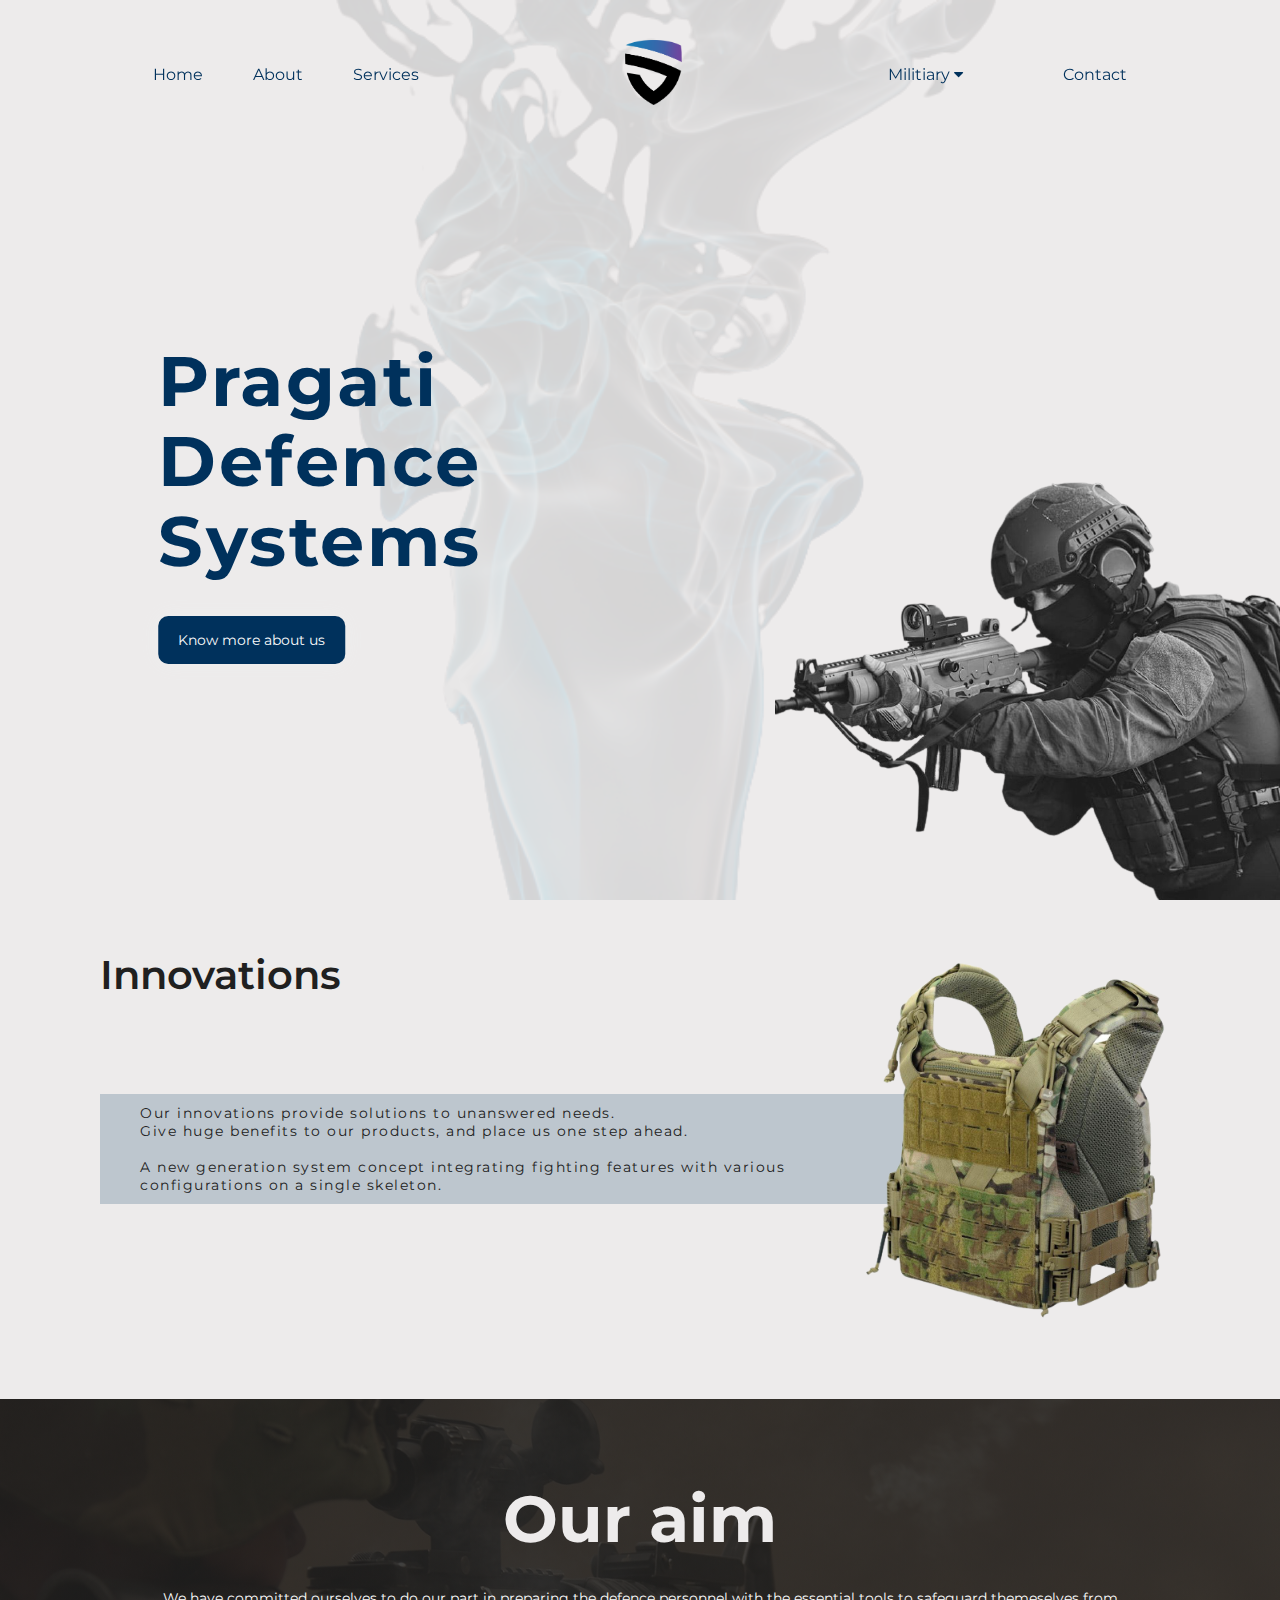
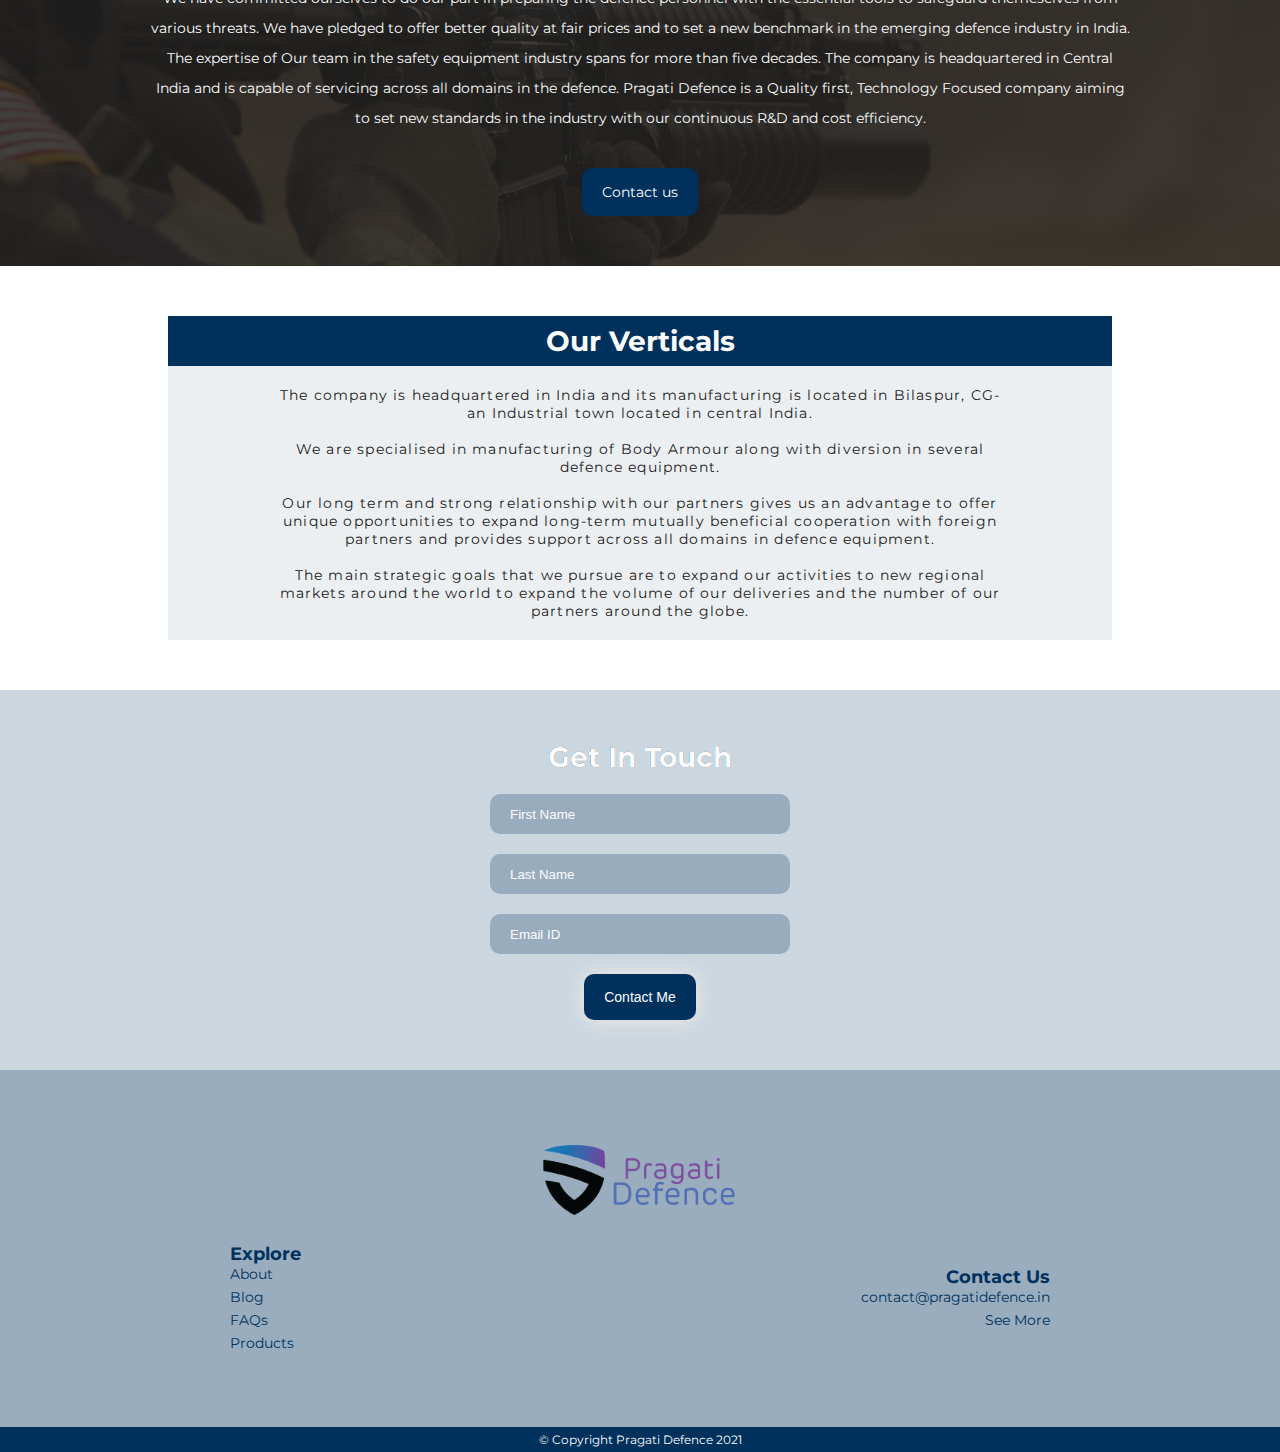
==== commit 886fab14: "Updated pages and removed contact info" ====
--- a/index.html
+++ b/index.html
@@ -37,19 +37,19 @@
                         </div>
                     </div>
                 </li>
-                <li class="header__item"><a href="civilian.html" class="header__link">Civilians</a></li>
+                <li class="header__item"><a href="contact.html" class="header__link"></a></li>
                 <li class="header__item"><a href="contact.html" class="header__link">Contact</a></li>
             </ul>
 
             <div class="navigation">
                 <input type="checkbox" class="navigation__checkbox" id="navi-toggle">
-      
+
                 <label for="navi-toggle" class="navigation__button">
                     <span class="navigation__icon"></span>
                 </label>
-      
+
                 <div class="navigation__background"></div>
-      
+
                 <nav class="navigation__nav">
                     <ul class="navigation__list">
                         <li class="navigation__item"><a href="index.html" class="navigation__link">Home</a></li>
@@ -63,7 +63,7 @@
                                     <a href="armour.html">Hard Armour Plates</a>
                                     <a href="helmets.html">Ballistic Helmets</a>
                                     <a href="militiary.html">Ballistic Shields</a>
-    
+
                                 </div>
                             </div>
                         </li>
@@ -101,16 +101,19 @@
         </div>
     </section>
     <section class="info">
+      <div class="container">
+
         <h2 class="about__heading">
             Our aim
         </h2>
         <p class="info__para">
             We have committed ourselves to do our part in preparing the defence personnel with the essential tools to safeguard themeselves from various threats. We have pledged to offer better quality at fair prices and to set a new benchmark in the emerging defence industry in India.
-            The expertise of Our team in the safety equipment industry spans for more than five decades. The company is headquartered in Central India and is capable of servicing across all domains in the defence. 
+            The expertise of Our team in the safety equipment industry spans for more than five decades. The company is headquartered in Central India and is capable of servicing across all domains in the defence.
             Pragati Defence is a Quality first, Technology Focused company aiming to set new standards in the industry with our continuous R&D and cost efficiency.
-    
+
         </p>
         <a href="#" class="info__cta">Contact us</a>
+      </div>
     </section>
     <section class="verticals">
         <h2 class="verticals__heading verticals__heading--main">Our Verticals</h2>
@@ -148,13 +151,12 @@
                 <h6 class="footer__heading">Contact Us</h6>
                 <ul class="footer__list">
                     <li class="footer__items"><a href="mailto:contact@pragatidefence.in" class="footer__links">contact@pragatidefence.in</a></li>
-                    <li class="footer__items"><a href="tel:+917389691188" class="footer__links">+91- 7389691188</a></li>
                     <li class="footer__items"><a href="#" class="footer__links">See More</a></li>
                 </ul>
             </div>
         </div>
     </footer>
-    <div id="goToTop" class="gototop gototop__hide"> 
+    <div id="goToTop" class="gototop gototop__hide">
         <a href="#" class="gototop__link"> <button class="gototop__btn" type="button" name="button"><i class="fa fa-angle-up gototop__icon" aria-hidden="true"></i></button></a>
     </div>
     <section class="copyright">
@@ -162,4 +164,4 @@
     </section>
     <script src="js/script.js"></script>
 </body>
-</html>+</html>
--- a/css/style.css
+++ b/css/style.css
@@ -8,7 +8,7 @@
 }
 
 html {
-  font-size: 62.5%;
+  font-size: 62.5% !important;
   scroll-behavior: smooth;
 }
 
@@ -224,6 +224,7 @@
   font-size: 7rem;
   color: #00315c;
   margin-bottom: 5rem;
+  font-weight: 700;
   text-transform: capitalize;
   line-height: 8rem;
   letter-spacing: 2.5px;
@@ -510,6 +511,7 @@
 
 .about__heading {
   margin-top: 3rem;
+  font-weight: 700;
   font-size: 6.5rem;
   color: #EDEBEB;
 }
@@ -565,8 +567,8 @@
   -webkit-box-align: center;
       -ms-flex-align: center;
           align-items: center;
-  margin: 1.2rem 0;
-  padding: 1.5rem;
+  margin: 1.2rem 0 0;
+  padding: 1.3rem;
   -ms-flex-wrap: wrap;
       flex-wrap: wrap;
   margin-top: -3rem;
@@ -582,7 +584,7 @@
 }
 
 .data__img {
-  height: 20rem;
+  height: 13rem;
 }
 
 @media only screen and (max-width: 56.25em) {
@@ -973,7 +975,7 @@
 }
 
 .verticals__heading--main {
-  width: 95%;
+  width: 80%;
   padding: .8rem 0;
   text-align: center;
   margin: auto;
@@ -995,27 +997,39 @@
   height: -webkit-fit-content;
   height: -moz-fit-content;
   height: fit-content;
-  width: 95%;
+  width: 80%;
   margin: auto;
   padding: 2rem 10rem;
   background-color: rgba(0, 49, 92, 0.08);
 }
 
 @media only screen and (max-width: 37.5em) {
+  .verticals__heading--main{
+    width: 95%;
+  }
   .verticals__div {
     padding: 2rem 7.5rem;
+    width: 95%;
   }
 }
 
 @media only screen and (max-width: 31.25em) {
+  .verticals__heading--main{
+    width: 95%;
+  }
   .verticals__div {
     padding: 2rem 5rem;
+    width: 95%;
   }
 }
 
 @media only screen and (max-width: 25em) {
+  .verticals__heading--main{
+    width: 95%;
+  }
   .verticals__div {
     padding: 2rem 1.5rem;
+    width: 95%;
   }
 }
 
@@ -1238,6 +1252,9 @@
   .mission__para {
     font-size: 1.6rem;
   }
+  .partners_div{
+    width: 80% !important;
+  }
 }
 
 .products__link {
@@ -1263,17 +1280,26 @@
   .products__div {
     padding: 6.5rem;
   }
+  .partners_div{
+    width: 80% !important;
+  }
 }
 
 @media only screen and (max-width: 62.5em) {
   .products__div {
     padding: 5rem;
   }
+  .partners_div{
+    width: 80% !important;
+  }
 }
 
 @media only screen and (max-width: 56.25em) {
   .products__div {
     padding: 4rem;
+  }
+  .partners_div{
+    width: 80% !important;
   }
 }
 
@@ -1284,17 +1310,26 @@
         -ms-flex-direction: column;
             flex-direction: column;
   }
+  .partners_div{
+    width: 80% !important;
+  }
 }
 
 @media only screen and (max-width: 37.5em) {
   .products__div {
     padding: 2.5rem;
+  }
+  .partners_div{
+    width: 80% !important;
   }
 }
 
 @media only screen and (max-width: 25em) {
   .products__div {
     padding: .5rem;
+  }
+  .partners_div{
+    width: 80% !important;
   }
 }
 
@@ -1509,6 +1544,7 @@
   text-align: center;
 }
 
+
 @media only screen and (max-width: 37.5em) {
   .services {
     padding: 3.5rem 5rem;
@@ -1528,21 +1564,32 @@
 }
 
 .services__heading {
-  margin-top: 3rem;
   font-size: 6.5rem;
   color: #EDEBEB;
 }
 
+.fullMilitary{
+  font-weight: lighter;
+  font-size: 4rem;
+  color: #EDEBEB;
+}
+
 @media only screen and (max-width: 37.5em) {
   .services__heading {
-    margin-top: 2rem;
+    margin-top: 0rem;
     font-size: 6rem;
+  }
+  .fullMilitary{
+    font-size: 3.5rem;
   }
 }
 
 @media only screen and (max-width: 25em) {
   .services__heading {
     font-size: 5rem;
+  }
+  .fullMilitary{
+    font-size: 3rem;
   }
 }
 
@@ -1848,4 +1895,4 @@
 .armour__para--red {
   color: red;
 }
-/*# sourceMappingURL=style.css.map */+/*# sourceMappingURL=style.css.map */
